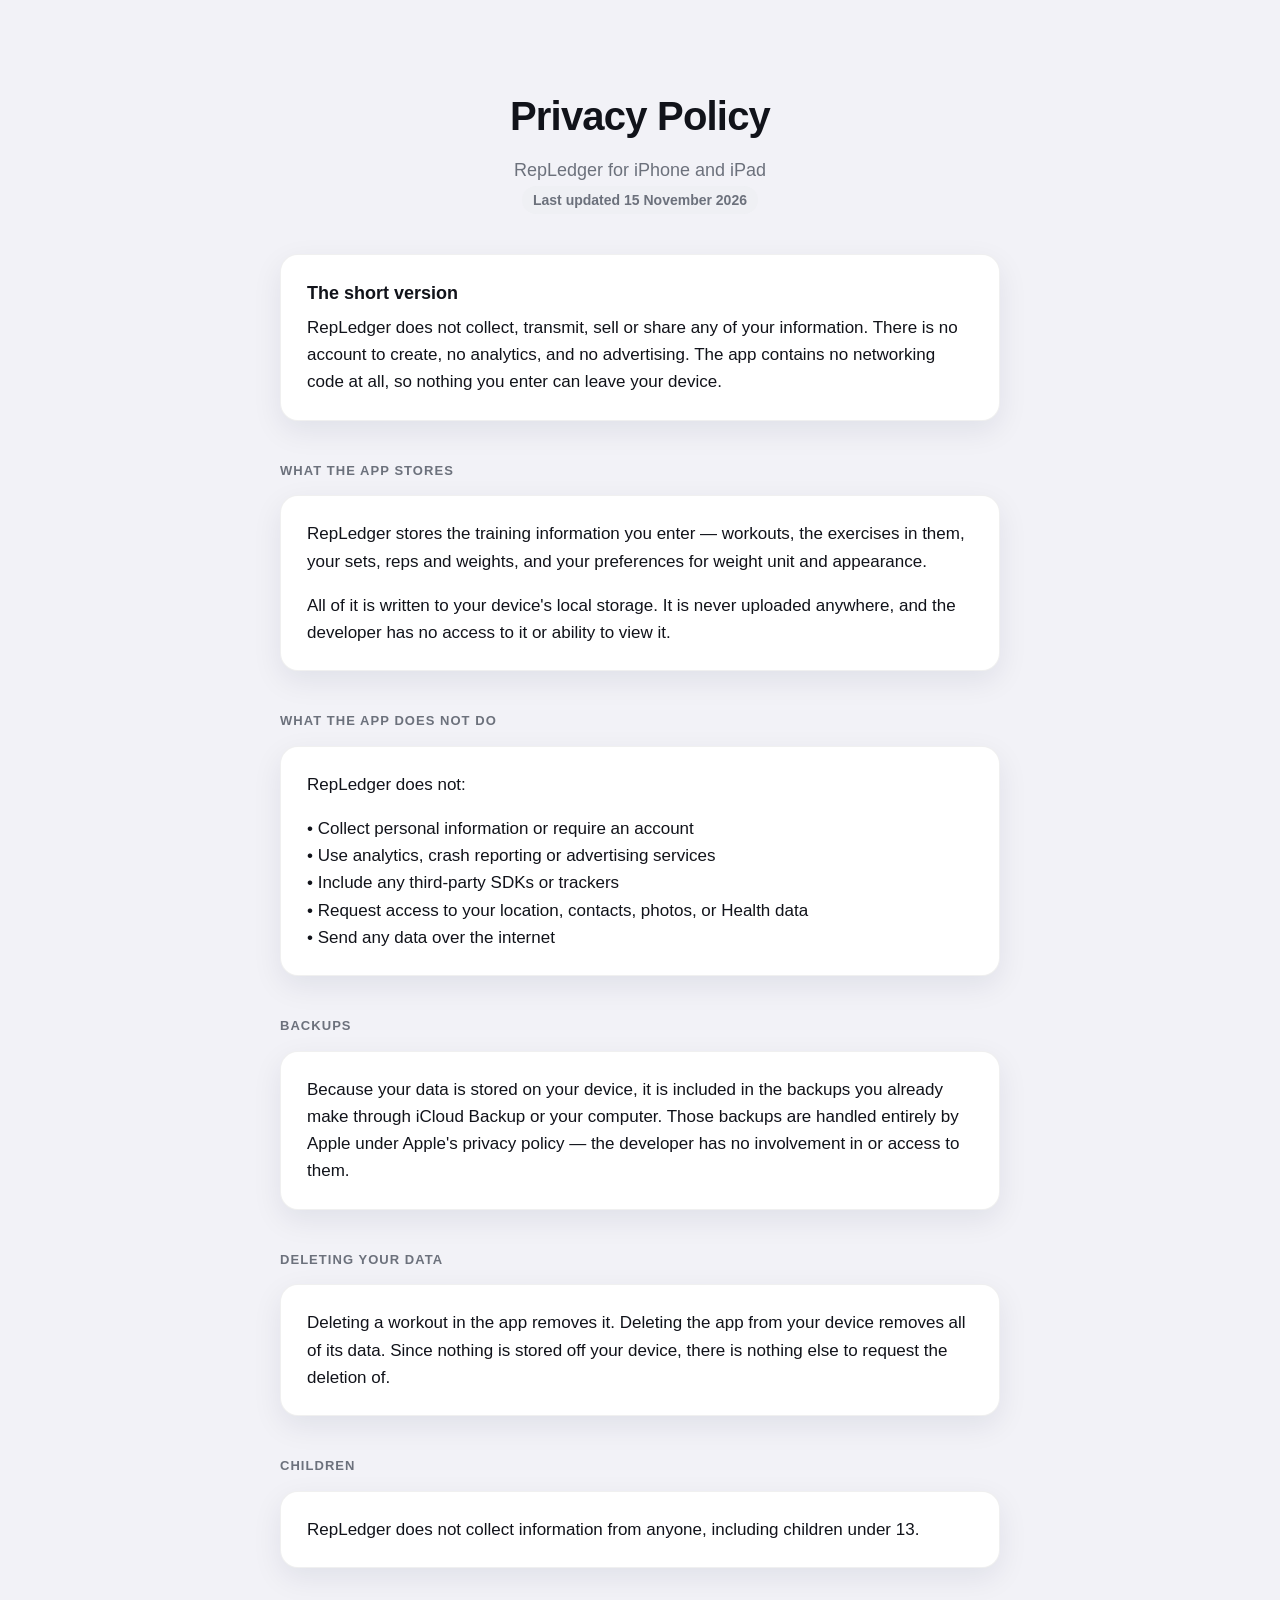
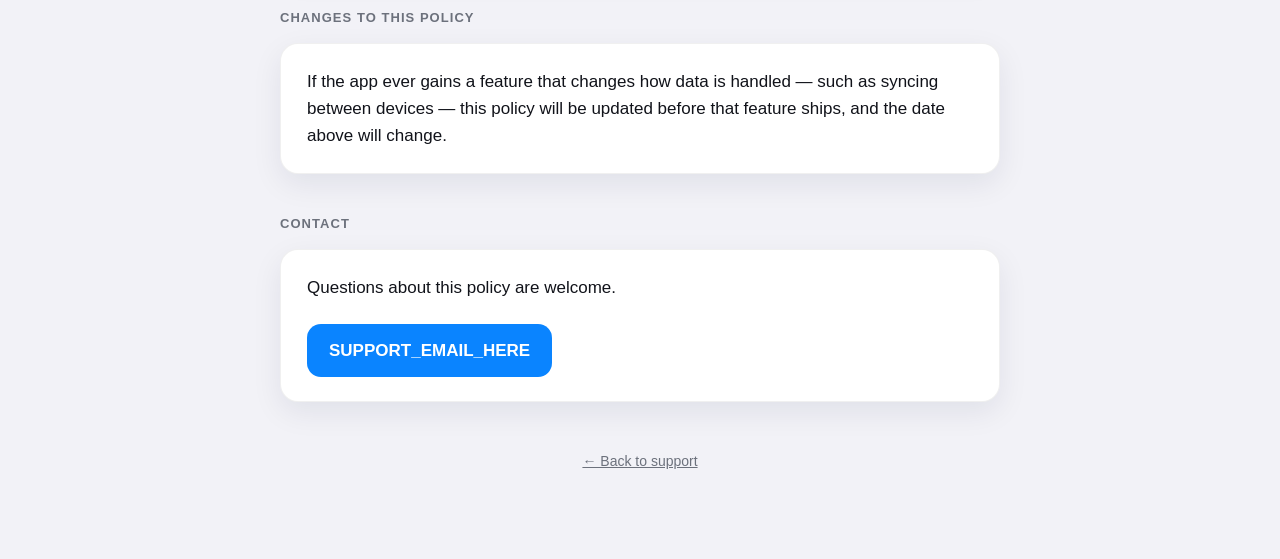
==== privacy.html @ 7292cd41 "Add files via upload" ====
<!doctype html>
<html lang="en">
<head>
<meta charset="utf-8">
<meta name="viewport" content="width=device-width, initial-scale=1">
<title>RepLedger Privacy Policy</title>
<meta name="description" content="Privacy policy for RepLedger. The app collects no data and has no internet connection.">
<link rel="stylesheet" href="style.css">
</head>
<body>
<div class="wrap">

  <header>
    <h1>Privacy Policy</h1>
    <p>RepLedger for iPhone and iPad</p>
    <p><span class="pill">Last updated 15 November 2026</span></p>
  </header>

  <div class="card">
    <h3>The short version</h3>
    <p>RepLedger does not collect, transmit, sell or share any of your
      information. There is no account to create, no analytics, and no
      advertising. The app contains no networking code at all, so nothing you
      enter can leave your device.</p>
  </div>

  <h2>What the app stores</h2>
  <div class="card">
    <p>RepLedger stores the training information you enter — workouts, the
      exercises in them, your sets, reps and weights, and your preferences for
      weight unit and appearance.</p>
    <p>All of it is written to your device's local storage. It is never
      uploaded anywhere, and the developer has no access to it or ability to
      view it.</p>
  </div>

  <h2>What the app does not do</h2>
  <div class="card">
    <p>RepLedger does not:</p>
    <p>• Collect personal information or require an account<br>
       • Use analytics, crash reporting or advertising services<br>
       • Include any third-party SDKs or trackers<br>
       • Request access to your location, contacts, photos, or Health data<br>
       • Send any data over the internet</p>
  </div>

  <h2>Backups</h2>
  <div class="card">
    <p>Because your data is stored on your device, it is included in the
      backups you already make through iCloud Backup or your computer. Those
      backups are handled entirely by Apple under Apple's privacy policy — the
      developer has no involvement in or access to them.</p>
  </div>

  <h2>Deleting your data</h2>
  <div class="card">
    <p>Deleting a workout in the app removes it. Deleting the app from your
      device removes all of its data. Since nothing is stored off your device,
      there is nothing else to request the deletion of.</p>
  </div>

  <h2>Children</h2>
  <div class="card">
    <p>RepLedger does not collect information from anyone, including children
      under 13.</p>
  </div>

  <h2>Changes to this policy</h2>
  <div class="card">
    <p>If the app ever gains a feature that changes how data is handled — such
      as syncing between devices — this policy will be updated before that
      feature ships, and the date above will change.</p>
  </div>

  <h2>Contact</h2>
  <div class="card">
    <p>Questions about this policy are welcome.</p>
    <p><a class="email" href="mailto:SUPPORT_EMAIL_HERE?subject=RepLedger%20Privacy">SUPPORT_EMAIL_HERE</a></p>
  </div>

  <footer>
    <p><a href="index.html">← Back to support</a></p>
  </footer>

</div>
</body>
</html>
---- style.css ----
/* RepLedger support site — mirrors the app's design language.
   No webfonts or external requests, so the page stays fast and private. */

:root {
  color-scheme: light dark;
  --accent: #0a84ff;
  --accent-deep: #0052e0;
  --bg: #f2f2f7;
  --card: #ffffff;
  --card-border: rgba(0, 0, 0, 0.06);
  --text: #11131a;
  --secondary: #6c717c;
  --pill: #eff0f4;
  --shadow: 0 10px 30px rgba(11, 27, 58, 0.08);
}

@media (prefers-color-scheme: dark) {
  :root {
    --accent: #2e9bff;
    --accent-deep: #0a6be0;
    --bg: #000000;
    --card: #1c1c1e;
    --card-border: rgba(255, 255, 255, 0.08);
    --text: #ffffff;
    --secondary: #9aa0aa;
    --pill: #272b33;
    --shadow: 0 10px 30px rgba(0, 0, 0, 0.5);
  }
}

* { box-sizing: border-box; }

body {
  margin: 0;
  padding: 0 20px 72px;
  background: var(--bg);
  color: var(--text);
  font-family: -apple-system, BlinkMacSystemFont, "Segoe UI", Roboto, Helvetica, Arial, sans-serif;
  font-size: 17px;
  line-height: 1.6;
  -webkit-font-smoothing: antialiased;
}

.wrap { max-width: 720px; margin: 0 auto; }

header {
  text-align: center;
  padding: 64px 0 40px;
}

header .mark {
  width: 96px;
  height: 96px;
  border-radius: 22px;
  box-shadow: 0 10px 28px rgba(10, 132, 255, 0.3);
}

h1 {
  font-size: 40px;
  font-weight: 800;
  letter-spacing: -0.02em;
  margin: 20px 0 8px;
}

header p {
  color: var(--secondary);
  margin: 0;
  font-size: 18px;
}

.card {
  background: var(--card);
  border: 1px solid var(--card-border);
  border-radius: 18px;
  box-shadow: var(--shadow);
  padding: 24px 26px;
  margin: 0 0 18px;
}

h2 {
  font-size: 13px;
  font-weight: 700;
  letter-spacing: 0.08em;
  text-transform: uppercase;
  color: var(--secondary);
  margin: 40px 0 14px;
}

h3 {
  font-size: 18px;
  font-weight: 650;
  margin: 0 0 6px;
}

.card p:last-child { margin-bottom: 0; }
.card p:first-of-type { margin-top: 0; }

a { color: var(--accent); text-decoration: none; }
a:hover { text-decoration: underline; }

.email {
  display: inline-block;
  background: var(--accent);
  color: #fff;
  font-weight: 650;
  padding: 13px 22px;
  border-radius: 14px;
  margin-top: 6px;
}
.email:hover { background: var(--accent-deep); text-decoration: none; }

.pill {
  display: inline-block;
  background: var(--pill);
  color: var(--secondary);
  border-radius: 999px;
  padding: 3px 11px;
  font-size: 14px;
  font-weight: 600;
}

.note {
  color: var(--secondary);
  font-size: 15px;
}

footer {
  text-align: center;
  color: var(--secondary);
  font-size: 14px;
  margin-top: 48px;
}

footer a { color: var(--secondary); text-decoration: underline; }

@media (max-width: 520px) {
  h1 { font-size: 32px; }
  body { font-size: 16px; }
  .card { padding: 20px; }
}
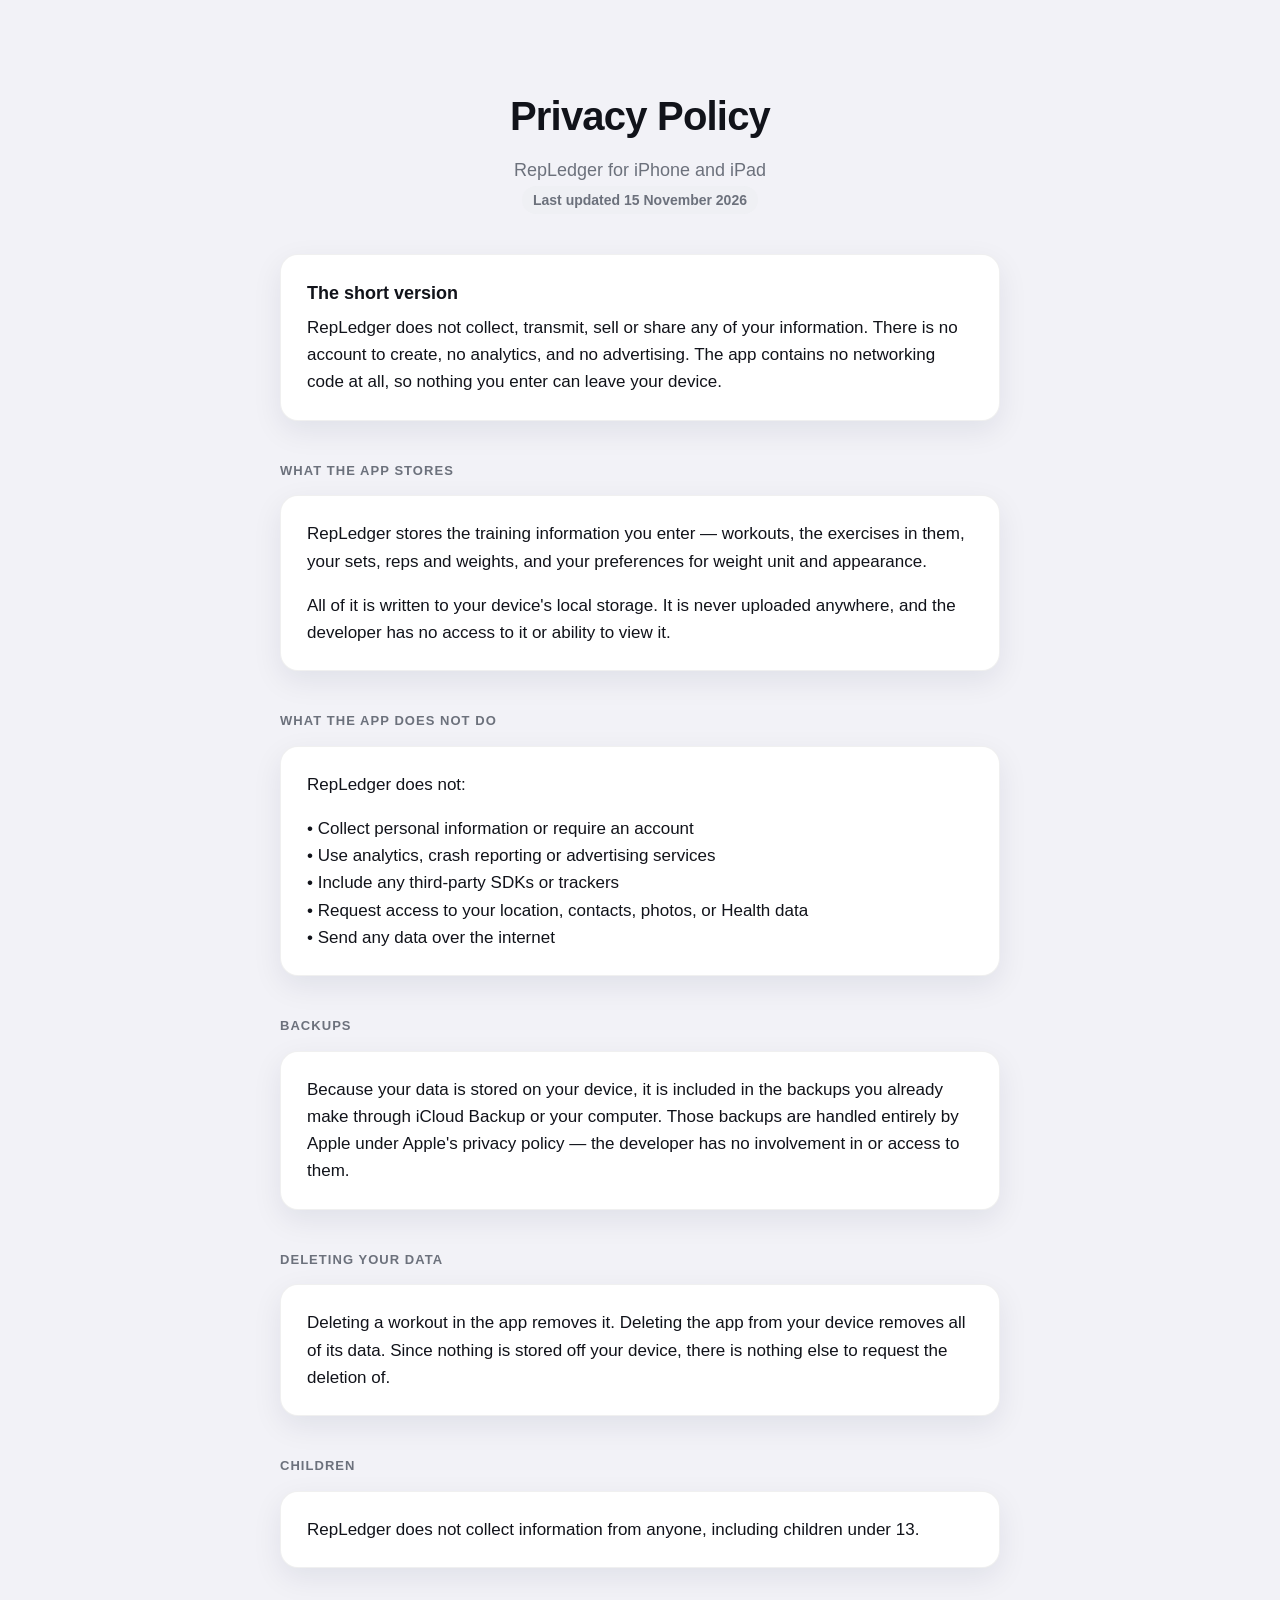
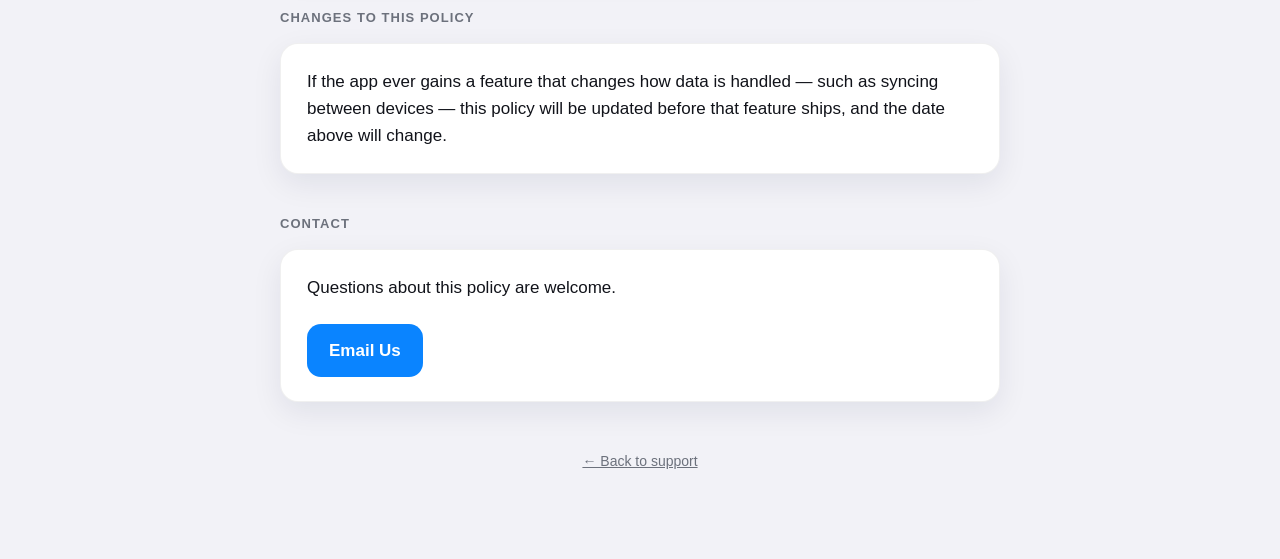
==== commit 2a5f3c57: "Update support email address in privacy.html" ====
--- a/privacy.html
+++ b/privacy.html
@@ -75,7 +75,7 @@
   <h2>Contact</h2>
   <div class="card">
     <p>Questions about this policy are welcome.</p>
-    <p><a class="email" href="mailto:SUPPORT_EMAIL_HERE?subject=RepLedger%20Privacy">SUPPORT_EMAIL_HERE</a></p>
+    <p><a class="email" href="mailto:suportrepledger@gmail.com?subject=RepLedger%20Privacy">Email Us</a></p>
   </div>
 
   <footer>
